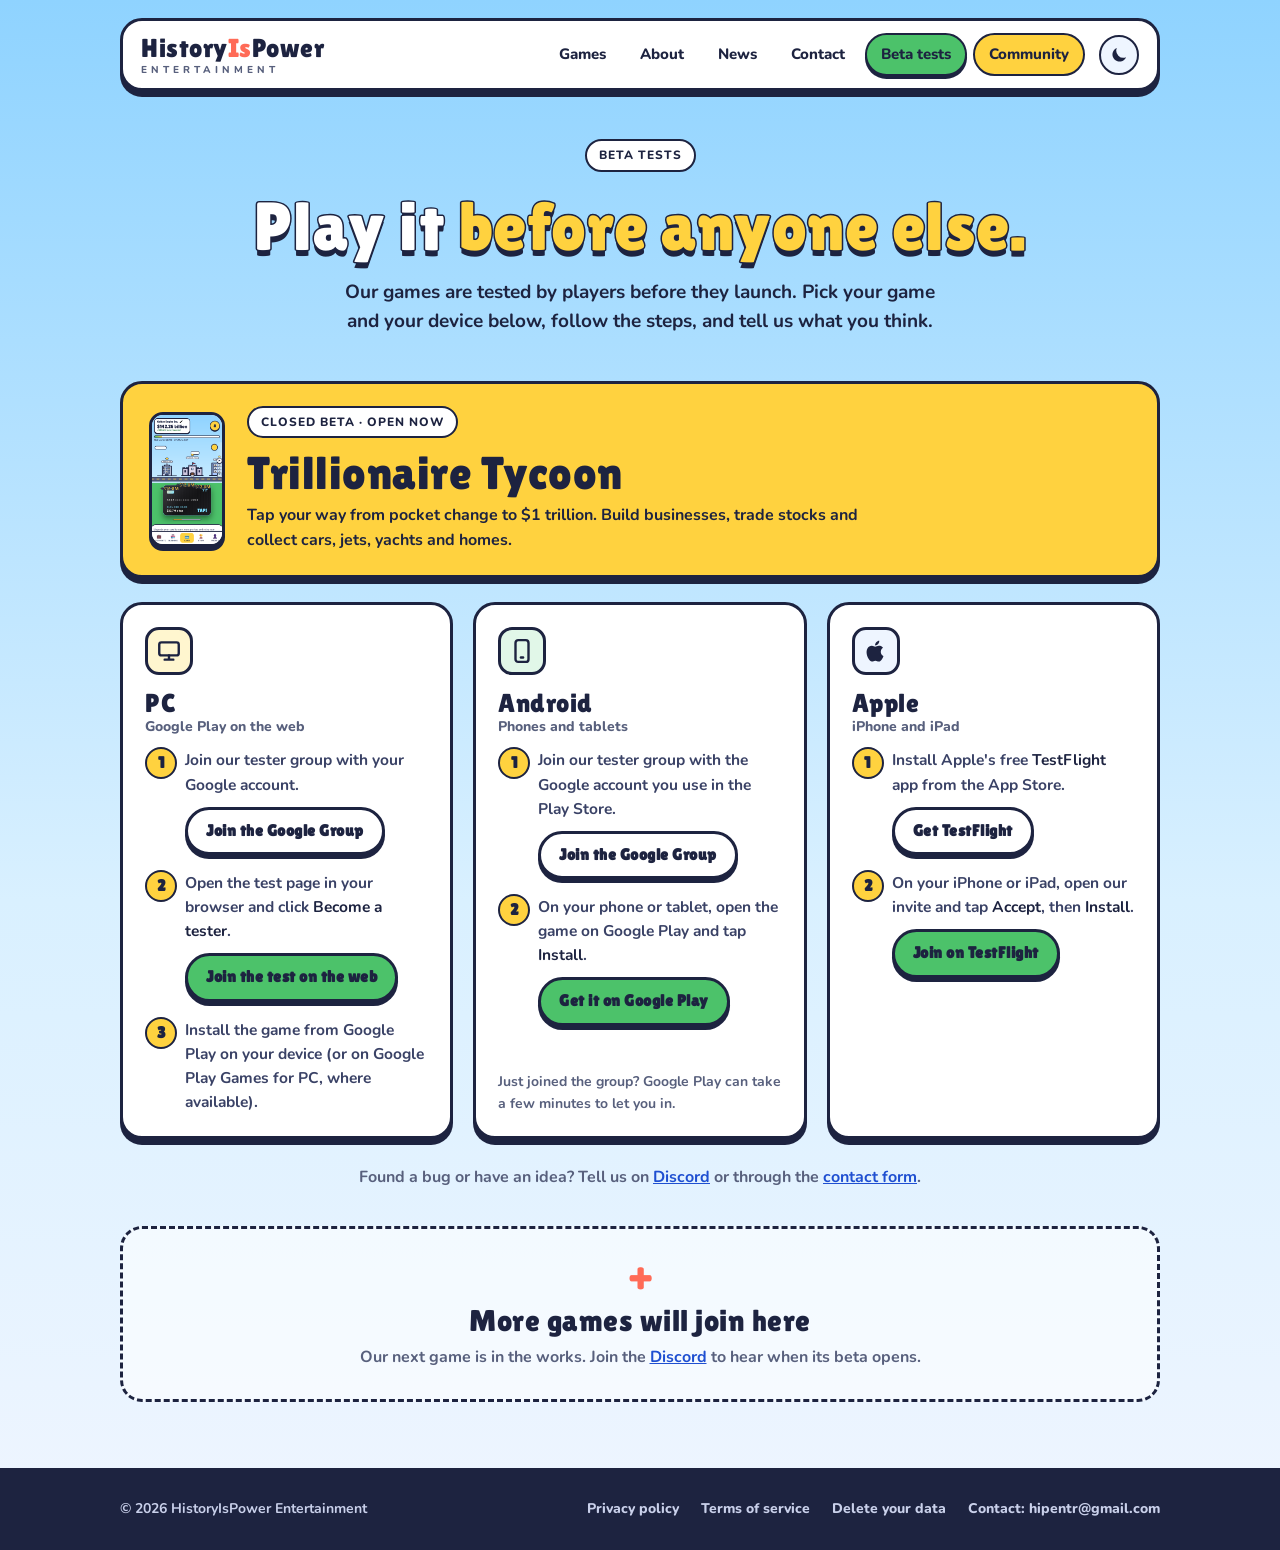
==== tests/index.html @ f9df4e6e "Add beta tests page (historyispower.com/tests) with Trillionaire Tycoon Android, web and TestFlight " ====
<!doctype html>
<html lang="en">
<head>
<meta charset="utf-8">
<meta name="viewport" content="width=device-width, initial-scale=1">
<title>Beta tests | HistoryIsPower Entertainment</title>
<meta name="description" content="Play HistoryIsPower Entertainment games before release. Join the Trillionaire Tycoon beta on Android, on the web or on iPhone and iPad through TestFlight.">
<meta property="og:type" content="website">
<meta property="og:title" content="Beta tests | HistoryIsPower Entertainment">
<meta property="og:description" content="Join the Trillionaire Tycoon beta on Android, the web or iPhone.">
<meta property="og:url" content="https://historyispower.com/tests/">
<meta property="og:image" content="https://historyispower.com/images/01-tap-to-a-trillion.png">
<link rel="canonical" href="https://historyispower.com/tests/">
<meta name="theme-color" content="#8fd3ff" media="(prefers-color-scheme: light)">
<meta name="theme-color" content="#23163f" media="(prefers-color-scheme: dark)">
<script>try{var t=localStorage.getItem('hip-theme');if(t==='light'||t==='dark')document.documentElement.setAttribute('data-theme',t)}catch(e){}</script>
<!-- This page lives in /tests/, so every site link starts with / (the top of the site). -->
<link rel="icon" href="/favicon.svg" type="image/svg+xml">
<link rel="preconnect" href="https://fonts.googleapis.com">
<link rel="preconnect" href="https://fonts.gstatic.com" crossorigin>
<link rel="stylesheet" href="https://fonts.googleapis.com/css2?family=Lilita+One&family=Nunito:wght@600;700;800&display=swap">
<link rel="stylesheet" href="/style.css">
</head>
<body>
<a class="skip" href="#trillionaire-tycoon">Skip to the tests</a>

<header class="wrap">
  <div class="nav panel">
    <a class="brand" href="/" aria-label="HistoryIsPower Entertainment, home">
      <b>History<i>Is</i>Power</b>
      <small>ENTERTAINMENT</small>
    </a>
    <nav class="links" id="links" aria-label="Main">
      <a href="/#games">Games</a>
      <a href="/#about">About</a>
      <a href="/#news">News</a>
      <a href="/#contact">Contact</a>
      <a class="pill test" href="/tests/" aria-current="page">Beta tests</a>
      <a class="pill" href="/#community">Community</a>
    </nav>
    <div class="nav-tools">
      <button class="theme-btn" type="button" aria-label="Switch to dark mode" title="Light / dark mode">
        <svg class="ico-moon" viewBox="0 0 24 24" fill="currentColor" aria-hidden="true"><path d="M20.5 14.6A8.5 8.5 0 0 1 9.4 3.5a8.5 8.5 0 1 0 11.1 11.1z"/></svg>
        <svg class="ico-sun" viewBox="0 0 24 24" fill="none" stroke="currentColor" stroke-width="2.4" stroke-linecap="round" aria-hidden="true"><circle cx="12" cy="12" r="4.6" fill="currentColor" stroke="none"/><path d="M12 1.8v2.6M12 19.6v2.6M1.8 12h2.6M19.6 12h2.6M4.8 4.8l1.8 1.8M17.4 17.4l1.8 1.8M4.8 19.2l1.8-1.8M17.4 6.6l1.8-1.8"/></svg>
      </button>
      <button class="menu-btn" type="button" aria-expanded="false" aria-controls="links">Menu</button>
    </div>
  </div>
</header>

<main>
  <div class="wrap">
    <div class="hero small">
      <span class="tag eyebrow">Beta tests</span>
      <h1>Play it <em>before anyone else.</em></h1>
      <p class="lede">Our games are tested by players before they launch. Pick your game and your device below, follow the steps, and tell us what you think.</p>
    </div>
  </div>

  <!-- GAMES: one <section class="test-game"> per game. To add a game, copy the Trillionaire Tycoon section,
       give it its own id, name and links, and put it above the "More games" card. -->

  <!-- ============ Trillionaire Tycoon ============ -->
  <section class="test-game" id="trillionaire-tycoon">
    <div class="wrap">
      <div class="game-head panel">
        <img src="/images/01-tap-to-a-trillion.png" width="1080" height="1920" alt="">
        <div>
          <span class="tag">Closed beta &middot; open now</span>
          <h2>Trillionaire Tycoon</h2>
          <p>Tap your way from pocket change to $1 trillion. Build businesses, trade stocks and collect cars, jets, yachts and homes.</p>
        </div>
      </div>

      <!-- TT LINKS
           Google Group (Android + web testers join it first): hip-entertainmentgaming-testers@googlegroups.com
           Play "Join on Android": https://play.google.com/store/apps/details?id=com.trillionairetycoon.game
           Play "Join on the web": https://play.google.com/apps/testing/com.trillionairetycoon.game
           TestFlight public link: https://testflight.apple.com/join/8pnjE2fB -->
      <div class="platforms">
        <article class="platform panel">
          <span class="plat-ico" aria-hidden="true">
            <svg viewBox="0 0 24 24" fill="none" stroke="currentColor" stroke-width="2.2" stroke-linecap="round" stroke-linejoin="round"><rect x="3" y="4" width="18" height="12" rx="2"/><path d="M8 20h8M12 16v4"/></svg>
          </span>
          <h3>PC <small>Google Play on the web</small></h3>
          <ol class="steps">
            <li>Join our tester group with your Google account.
              <a class="btn white sm" href="https://groups.google.com/g/hip-entertainmentgaming-testers" target="_blank" rel="noopener">Join the Google Group</a></li>
            <li>Open the test page in your browser and click <b>Become a tester</b>.
              <a class="btn go sm" href="https://play.google.com/apps/testing/com.trillionairetycoon.game" target="_blank" rel="noopener">Join the test on the web</a></li>
            <li>Install the game from Google Play on your device (or on Google Play Games for PC, where available).</li>
          </ol>
        </article>

        <article class="platform panel">
          <span class="plat-ico" aria-hidden="true">
            <svg viewBox="0 0 24 24" fill="none" stroke="currentColor" stroke-width="2.2" stroke-linecap="round" stroke-linejoin="round"><rect x="6" y="2" width="12" height="20" rx="2.5"/><path d="M11 18h2"/></svg>
          </span>
          <h3>Android <small>Phones and tablets</small></h3>
          <ol class="steps">
            <li>Join our tester group with the Google account you use in the Play Store.
              <a class="btn white sm" href="https://groups.google.com/g/hip-entertainmentgaming-testers" target="_blank" rel="noopener">Join the Google Group</a></li>
            <li>On your phone or tablet, open the game on Google Play and tap <b>Install</b>.
              <a class="btn go sm" href="https://play.google.com/store/apps/details?id=com.trillionairetycoon.game" target="_blank" rel="noopener">Get it on Google Play</a></li>
          </ol>
          <p class="note">Just joined the group? Google Play can take a few minutes to let you in.</p>
        </article>

        <article class="platform panel">
          <span class="plat-ico" aria-hidden="true">
            <svg viewBox="0 0 24 24" fill="currentColor"><path d="M16.4 12.6c0-2.4 2-3.6 2.1-3.6-1.1-1.7-2.9-1.9-3.5-1.9-1.5-.2-2.9.9-3.7.9-.8 0-1.9-.9-3.2-.8-1.6 0-3.1 1-4 2.4-1.7 3-.4 7.3 1.2 9.7.8 1.2 1.8 2.5 3 2.4 1.2 0 1.7-.8 3.1-.8 1.5 0 1.9.8 3.2.8 1.3 0 2.2-1.2 3-2.4.9-1.4 1.3-2.7 1.3-2.8-.1 0-2.5-1-2.5-3.9zM14 5.5c.7-.8 1.1-1.9 1-3-1 0-2.1.6-2.8 1.4-.6.7-1.2 1.8-1 2.9 1 .1 2.1-.5 2.8-1.3z"/></svg>
          </span>
          <h3>Apple <small>iPhone and iPad</small></h3>
          <ol class="steps">
            <li>Install Apple's free <b>TestFlight</b> app from the App Store.
              <a class="btn white sm" href="https://apps.apple.com/app/testflight/id899247664" target="_blank" rel="noopener">Get TestFlight</a></li>
            <li>On your iPhone or iPad, open our invite and tap <b>Accept</b>, then <b>Install</b>.
              <a class="btn go sm" href="https://testflight.apple.com/join/8pnjE2fB" target="_blank" rel="noopener">Join on TestFlight</a></li>
          </ol>
        </article>
      </div>

      <p class="test-help">Found a bug or have an idea? Tell us on <a href="https://discord.gg/aH7xmwZUJ" target="_blank" rel="noopener">Discord</a> or through the <a href="/#contact">contact form</a>.</p>
    </div>
  </section>

  <!-- ============ next games go here ============ -->
  <section class="test-game">
    <div class="wrap">
      <div class="card more panel">
        <div class="plus" aria-hidden="true">+</div>
        <h3>More games will join here</h3>
        <p>Our next game is in the works. Join the <a href="https://discord.gg/aH7xmwZUJ" target="_blank" rel="noopener">Discord</a> to hear when its beta opens.</p>
      </div>
    </div>
  </section>
</main>

<footer>
  <div class="wrap foot">
    <div>&copy; 2026 HistoryIsPower Entertainment</div>
    <nav aria-label="Footer">
      <a href="/privacy-policy.html">Privacy policy</a>
      <a href="/terms-of-service.html">Terms of service</a>
      <a href="/delete-data.html">Delete your data</a>
      <a href="mailto:hipentr@gmail.com">Contact: hipentr@gmail.com</a>
    </nav>
  </div>
</footer>

<script src="/script.js"></script>
</body>
</html>
---- style.css ----
/* HistoryIsPower Entertainment: studio website (style B, Arcade).
   Colours and fonts match Trillionaire Tycoon (see the game's style.css).

   Themes: light is the default. Dark follows the visitor's device setting, unless they picked a theme with the
   sun/moon button (script.js saves it and sets <html data-theme="light|dark"> before the first paint).
   Only the tokens below change between themes. --ink stays dark navy in both: it is the text on the bright
   yellow, green and coral fills. Outlines use --edge, normal text uses --text. */

:root {
  --sky: #8fd3ff; --sky-2: #d9f0ff; --sun: #ffd23f; --go: #4cc26a; --coral: #ff6b57; --blue: #5a8dff;
  --ink: #1d2340; --paper: #ffffff; --soft: #eef5ff; --muted: #58607d; --cream: #fff6cf; --mint: #e1f7e8;
  --copy: #3a4266;
  --text: var(--ink);          /* normal text */
  --edge: var(--ink);          /* chunky outlines and drop shadows */
  --link: #1f4fd1;
  --rule: #c9d0ea;             /* thin table lines */
  --page-end: #eef5ff;         /* page colour below the sky */
  --more-bg: rgba(255, 255, 255, .55);
  --err-bg: #ffe3de;
  --foot-bg: var(--ink);
  --stars: linear-gradient(transparent, transparent);
  --display: "Lilita One", "Arial Rounded MT Bold", "Trebuchet MS", sans-serif;
  --body: "Nunito", "Segoe UI", system-ui, sans-serif;
}

/* Dark: the game's "Dusk Navy". Purple dusk sky with stars at the top of the page, plain dark navy behind the
   content. The same token block is written twice: once for "device is dark and no choice saved", once for
   "dark chosen with the button". */
@media (prefers-color-scheme: dark) {
  :root:not([data-theme="light"]) {
    color-scheme: dark;
    --sky: #23163f; --sky-2: #3d2766; --coral: #ff7a68; --blue: #4f7ef0;
    --paper: #18203f; --soft: #222c55; --muted: #a5aed0; --cream: #2e2d52; --mint: #1d3d3a; --copy: #c9d0ea;
    --text: #eef2ff; --edge: #070b1c; --link: #9dbcff; --rule: #3b4782; --page-end: #11172f;
    --more-bg: rgba(24, 32, 63, .6); --err-bg: #4a2230; --foot-bg: #0a0f22;
    --stars: radial-gradient(1.5px 1.5px at 15% 18%, #fff 50%, transparent 51%), radial-gradient(1px 1px at 55% 10%, #fff 50%, transparent 51%),
      radial-gradient(1px 1px at 75% 30%, #fff 50%, transparent 51%), radial-gradient(1.5px 1.5px at 40% 38%, #e9dcff 50%, transparent 51%),
      radial-gradient(1px 1px at 88% 8%, #fff 50%, transparent 51%), radial-gradient(1px 1px at 28% 46%, #e9dcff 50%, transparent 51%),
      radial-gradient(1.5px 1.5px at 65% 52%, #fff 50%, transparent 51%), radial-gradient(1px 1px at 8% 60%, #e9dcff 50%, transparent 51%);
  }
}
:root[data-theme="dark"] {
  color-scheme: dark;
  --sky: #23163f; --sky-2: #3d2766; --coral: #ff7a68; --blue: #4f7ef0;
  --paper: #18203f; --soft: #222c55; --muted: #a5aed0; --cream: #2e2d52; --mint: #1d3d3a; --copy: #c9d0ea;
  --text: #eef2ff; --edge: #070b1c; --link: #9dbcff; --rule: #3b4782; --page-end: #11172f;
  --more-bg: rgba(24, 32, 63, .6); --err-bg: #4a2230; --foot-bg: #0a0f22;
  --stars: radial-gradient(1.5px 1.5px at 15% 18%, #fff 50%, transparent 51%), radial-gradient(1px 1px at 55% 10%, #fff 50%, transparent 51%),
    radial-gradient(1px 1px at 75% 30%, #fff 50%, transparent 51%), radial-gradient(1.5px 1.5px at 40% 38%, #e9dcff 50%, transparent 51%),
    radial-gradient(1px 1px at 88% 8%, #fff 50%, transparent 51%), radial-gradient(1px 1px at 28% 46%, #e9dcff 50%, transparent 51%),
    radial-gradient(1.5px 1.5px at 65% 52%, #fff 50%, transparent 51%), radial-gradient(1px 1px at 8% 60%, #e9dcff 50%, transparent 51%);
}

* { box-sizing: border-box; }
html { scroll-behavior: smooth; background: var(--page-end); }
body { margin: 0; font-family: var(--body); font-weight: 700; color: var(--text); line-height: 1.55; min-height: 100vh; display: flex; flex-direction: column;
       background: var(--stars), linear-gradient(var(--sky) 0, var(--sky-2) 900px, var(--page-end) 1500px) var(--page-end);
       background-size: 100% 800px, auto; background-repeat: no-repeat, no-repeat; }
main { flex: 1; }
img { max-width: 100%; height: auto; display: block; }
a { color: inherit; }
:focus-visible { outline: 3px solid var(--blue); outline-offset: 3px; border-radius: 6px; }
.wrap { width: 100%; max-width: 1080px; margin: 0 auto; padding: 0 20px; }
.skip { position: absolute; left: -9999px; top: 8px; background: var(--paper); border: 3px solid var(--edge); border-radius: 999px; padding: 8px 16px; font-weight: 800; z-index: 10; }
.skip:focus { left: 12px; }

/* ---------- shared chunky pieces ---------- */
.panel { background: var(--paper); border: 3px solid var(--edge); border-radius: 22px; box-shadow: 0 6px 0 var(--edge); }
.btn { display: inline-block; text-decoration: none; font-family: var(--display); font-size: 18px; letter-spacing: .5px; padding: 12px 24px;
       border: 3px solid var(--edge); border-radius: 999px; box-shadow: 0 5px 0 var(--edge); color: var(--ink); transition: transform .08s, box-shadow .08s; }
.btn:hover { transform: translateY(2px); box-shadow: 0 3px 0 var(--edge); }
.btn.go { background: var(--go); }
.btn.sun { background: var(--sun); }
.btn.white { background: var(--paper); color: var(--text); }
.tag { display: inline-block; font-size: 12px; font-weight: 800; letter-spacing: 1px; text-transform: uppercase; padding: 5px 12px; border-radius: 999px; border: 2px solid var(--edge); }

/* ---------- nav ---------- */
.nav { margin-top: 18px; padding: 12px 18px; display: flex; align-items: center; gap: 14px; }
.brand { text-decoration: none; display: inline-flex; flex-direction: column; line-height: 1; margin-right: auto; }
.brand b { font-family: var(--display); font-weight: 400; font-size: 26px; letter-spacing: .5px; }
.brand b i { font-style: normal; color: var(--coral); }
.brand small { font-size: 10px; font-weight: 800; letter-spacing: 4px; color: var(--muted); margin-top: 4px; }
.links { display: flex; gap: 6px; align-items: center; }
.links a { text-decoration: none; font-weight: 800; font-size: 15px; padding: 8px 14px; border-radius: 999px; }
.links a:hover { background: var(--soft); }
.links a.pill { background: var(--sun); border: 2px solid var(--edge); color: var(--ink); }
.nav-tools { display: flex; gap: 8px; align-items: center; }
.menu-btn { display: none; background: var(--sun); border: 2px solid var(--edge); border-radius: 999px; padding: 7px 14px; font: 800 14px var(--body); color: var(--ink); cursor: pointer; }

/* sun/moon button: shows the moon in light mode (= "go dark") and the sun in dark mode */
.theme-btn { width: 40px; height: 40px; display: inline-grid; place-items: center; padding: 0; cursor: pointer; border-radius: 999px;
             background: var(--soft); border: 2px solid var(--edge); color: var(--text); transition: transform .08s; }
.theme-btn:hover { transform: rotate(-12deg); }
.theme-btn svg { width: 20px; height: 20px; }
.theme-btn .ico-sun { display: none; }
@media (prefers-color-scheme: dark) {
  :root:not([data-theme="light"]) .theme-btn .ico-sun { display: block; }
  :root:not([data-theme="light"]) .theme-btn .ico-moon { display: none; }
}
:root[data-theme="dark"] .theme-btn .ico-sun { display: block; }
:root[data-theme="dark"] .theme-btn .ico-moon { display: none; }

/* ---------- hero ---------- */
.hero { text-align: center; padding: 64px 0 40px; }
.eyebrow { background: var(--paper); }
.hero h1 { font-family: var(--display); font-weight: 400; font-size: clamp(42px, 7vw, 84px); line-height: 1; margin: 20px auto 18px; max-width: 860px; letter-spacing: .5px;
           color: #fff; -webkit-text-stroke: 3px var(--edge); paint-order: stroke fill; text-shadow: 0 6px 0 var(--edge); }
.hero h1 em { font-style: normal; color: var(--sun); }
.lede { font-size: 19px; max-width: 620px; margin: 0 auto 28px; }
.btns { display: flex; gap: 14px; flex-wrap: wrap; justify-content: center; }

.fan { position: relative; display: flex; justify-content: center; align-items: flex-end; margin: 56px auto 0; max-width: 640px; }
.fan img { width: 30%; aspect-ratio: 9 / 16; object-fit: cover; object-position: top; background: #fff; border: 4px solid var(--edge); border-radius: 22px; box-shadow: 0 8px 0 var(--edge); }
.fan img:nth-child(1) { transform: rotate(-8deg) translate(14%, 6%); }
.fan img:nth-child(2) { width: 36%; position: relative; z-index: 2; }
.fan img:nth-child(3) { transform: rotate(8deg) translate(-14%, 6%); }
.fan .burst { position: absolute; z-index: 3; right: 2%; top: -22px; transform: rotate(10deg); background: var(--coral); color: #fff; font-family: var(--display); font-size: 20px;
              padding: 10px 18px; border: 3px solid var(--edge); border-radius: 999px; box-shadow: 0 5px 0 var(--edge); text-align: center; line-height: 1.05; }
.fan .burst small { display: block; font-family: var(--body); font-weight: 800; font-size: 11px; letter-spacing: 1px; text-transform: uppercase; }

/* ---------- sections ---------- */
section { padding: 64px 0; scroll-margin-top: 8px; }
.sec-head { text-align: center; margin-bottom: 30px; }
h2 { font-family: var(--display); font-weight: 400; font-size: clamp(30px, 4.4vw, 46px); line-height: 1.1; margin: 0 0 4px; letter-spacing: .5px; }
.sec-head p { margin: 0; color: var(--muted); font-size: 16px; }

/* ---------- games ---------- */
.games { display: grid; grid-template-columns: repeat(2, 1fr); gap: 24px; }
.card { padding: 24px; display: flex; flex-direction: column; }
.card h3 { font-family: var(--display); font-weight: 400; font-size: 30px; line-height: 1.05; margin: 12px 0 8px; letter-spacing: .5px; }
.card p { margin: 0; font-size: 16px; }
.card .tag { align-self: flex-start; }

/* the yellow Trillionaire Tycoon card stays bright in both themes */
.card.tt { grid-column: 1 / -1; display: grid; grid-template-columns: 1fr 1fr; gap: 28px; align-items: center; background: var(--sun); color: var(--ink); }
.card.tt .tag { background: #fff; }
.card.tt h3 { font-size: clamp(36px, 5vw, 54px); }
.shots { display: grid; grid-template-columns: repeat(3, 1fr); gap: 10px; }
.shots img { width: 100%; aspect-ratio: 9 / 16; object-fit: cover; object-position: top; border-radius: 14px; border: 3px solid var(--edge); box-shadow: 0 4px 0 var(--edge); background: #fff; }
.stores { display: flex; gap: 10px; flex-wrap: wrap; margin-top: 20px; }
.store { display: inline-flex; flex-direction: column; line-height: 1.15; background: var(--ink); color: #fff; border-radius: 14px; padding: 9px 18px; text-decoration: none; }
.store small { font-size: 10px; font-weight: 800; letter-spacing: 1px; text-transform: uppercase; opacity: .8; }
.store b { font-size: 16px; font-weight: 800; }

.card.next { background: var(--blue); color: #fff; position: relative; overflow: hidden; min-height: 210px; }
.card.next::after { content: "?"; position: absolute; right: 18px; bottom: -30px; font-family: var(--display); font-size: 170px; line-height: 1; color: rgba(255,255,255,.22); }
.card.next .tag { background: #fff; color: var(--ink); }
.card.next h3 small { display: block; font-family: var(--body); font-size: 14px; font-weight: 800; opacity: .85; margin-top: 4px; letter-spacing: 0; }
.card.next p { max-width: 80%; }

.card.more { background: var(--more-bg); border-style: dashed; box-shadow: none; align-items: center; justify-content: center; text-align: center; min-height: 210px; color: var(--muted); }
.card.more h3 { color: var(--text); margin-top: 0; }
.card.more .plus { font-family: var(--display); font-size: 40px; line-height: 1; color: var(--coral); margin-bottom: 6px; }

/* ---------- about ---------- */
.about { padding: 34px; display: grid; grid-template-columns: 1.25fr .75fr; gap: 36px; align-items: center; }
.about p { margin: 0 0 14px; font-size: 16.5px; color: var(--copy); }
.about p:first-of-type { margin-top: 14px; }
.facts { display: grid; gap: 14px; }
.fact { border: 3px solid var(--edge); border-radius: 18px; padding: 14px 18px; display: flex; gap: 16px; align-items: center; box-shadow: 0 4px 0 var(--edge); }
.fact:nth-child(1) { background: var(--cream); }
.fact:nth-child(2) { background: var(--mint); }
.fact:nth-child(3) { background: var(--soft); }
.fact b { font-family: var(--display); font-weight: 400; font-size: 38px; line-height: 1; min-width: 36px; text-align: center; }
.fact span { font-size: 15px; font-weight: 800; }

/* ---------- news ---------- */
.news { display: grid; grid-template-columns: repeat(3, 1fr); gap: 20px; }
.item { padding: 22px; }
.item .meta { display: flex; align-items: center; gap: 8px; flex-wrap: wrap; font-size: 13px; color: var(--muted); font-weight: 800; }
.item .meta b { background: var(--sun); color: var(--ink); border: 2px solid var(--edge); border-radius: 999px; padding: 3px 10px; font-size: 12px; }
.item h3 { font-family: var(--display); font-weight: 400; font-size: 22px; line-height: 1.15; margin: 14px 0 8px; letter-spacing: .3px; }
.item p { margin: 0; font-size: 15px; color: var(--copy); }

/* ---------- community ---------- */
#community { padding-top: 0; }
.band { background: var(--coral); color: #fff; padding: 40px; display: flex; align-items: center; justify-content: space-between; gap: 24px; flex-wrap: wrap; }
.band h2 { color: #fff; text-shadow: 0 3px 0 var(--ink); }
.band p { margin: 6px 0 0; max-width: 520px; font-size: 17px; }

/* ---------- contact form ---------- */
#contact { padding-top: 0; }
.contact { max-width: 760px; margin: 0 auto; padding: 28px; display: grid; grid-template-columns: 1fr 1fr; gap: 18px 20px; }
.contact .wide { grid-column: 1 / -1; }
.field { display: flex; flex-direction: column; gap: 6px; }
.field label { font-weight: 800; font-size: 15px; }
.field input, .field select, .field textarea { font: 700 16px var(--body); color: var(--text); background-color: var(--soft); border: 3px solid var(--edge); border-radius: 14px;
  padding: 11px 14px; width: 100%; }
.field textarea { resize: vertical; min-height: 140px; line-height: 1.5; }
.field select { appearance: none; cursor: pointer;
  background-image: linear-gradient(45deg, transparent 50%, var(--text) 50%), linear-gradient(135deg, var(--text) 50%, transparent 50%);
  background-position: calc(100% - 22px) 52%, calc(100% - 15px) 52%; background-size: 7px 7px; background-repeat: no-repeat; padding-right: 40px; }
.field input:focus, .field select:focus, .field textarea:focus { outline: none; background-color: var(--paper); box-shadow: 0 0 0 3px var(--blue); }
.field input:user-invalid, .field textarea:user-invalid { border-color: var(--coral); }
.form-foot { display: flex; align-items: center; justify-content: space-between; gap: 14px 20px; flex-wrap: wrap; }
.fine { margin: 0; font-size: 14px; color: var(--muted); max-width: 420px; }
.fine a { color: var(--link); }
.contact button { cursor: pointer; font-family: var(--display); }
.contact button[disabled] { opacity: .6; cursor: progress; transform: none; }
.form-status { margin: 0; font-weight: 800; font-size: 15px; }
.form-status:empty { display: none; }
.form-status.is-ok { background: var(--mint); border: 3px solid var(--edge); border-radius: 14px; padding: 10px 14px; }
.form-status.is-error { background: var(--err-bg); border: 3px solid var(--edge); border-radius: 14px; padding: 10px 14px; }
.form-status a { color: var(--link); }
.hp { position: absolute; left: -9999px; width: 1px; height: 1px; opacity: 0; }

/* ---------- beta tests page (tests/index.html) ---------- */
.links a.pill.test { background: var(--go); }
.links a[aria-current="page"] { box-shadow: 0 3px 0 var(--edge); }
.hero.small { padding: 48px 0 8px; }
.hero.small h1 { font-size: clamp(38px, 6vw, 68px); }
.hero.small .lede { margin-bottom: 0; }
.test-game { padding: 36px 0; }
.test-game + .test-game { padding-top: 0; }
.game-head { background: var(--sun); color: var(--ink); padding: 22px 26px; display: flex; gap: 22px; align-items: center; }
.game-head img { width: 76px; aspect-ratio: 9 / 16; object-fit: cover; object-position: top; border: 3px solid var(--edge); border-radius: 14px; box-shadow: 0 4px 0 var(--edge); background: #fff; flex: none; }
.game-head .tag { background: #fff; }
.game-head h2 { margin: 10px 0 4px; }
.game-head p { margin: 0; font-size: 16px; max-width: 620px; }
.platforms { display: grid; grid-template-columns: repeat(3, 1fr); gap: 20px; margin-top: 24px; }
.platform { padding: 22px; display: flex; flex-direction: column; }
.plat-ico { width: 48px; height: 48px; display: grid; place-items: center; border: 3px solid var(--edge); border-radius: 14px; background: var(--soft); color: var(--text); }
.plat-ico svg { width: 26px; height: 26px; }
.platform:nth-child(1) .plat-ico { background: var(--cream); }
.platform:nth-child(2) .plat-ico { background: var(--mint); }
.platform h3 { font-family: var(--display); font-weight: 400; font-size: 26px; line-height: 1.1; margin: 14px 0 4px; letter-spacing: .5px; }
.platform h3 small { display: block; font-family: var(--body); font-size: 14px; font-weight: 800; color: var(--muted); letter-spacing: 0; margin-top: 2px; }
.steps { list-style: none; counter-reset: step; margin: 10px 0 0; padding: 0; display: grid; gap: 16px; }
.steps li { counter-increment: step; position: relative; padding-left: 40px; font-size: 15.5px; color: var(--copy); }
.steps li b { color: var(--text); }
.steps li::before { content: counter(step); position: absolute; left: 0; top: -1px; width: 28px; height: 28px; display: grid; place-items: center;
                    font-family: var(--display); font-size: 16px; color: var(--ink); background: var(--sun); border: 2px solid var(--edge); border-radius: 999px; }
.btn.sm { display: block; width: fit-content; margin-top: 10px; font-size: 16px; padding: 9px 18px; box-shadow: 0 4px 0 var(--edge); }
.btn.sm:hover { box-shadow: 0 2px 0 var(--edge); }
.note { margin: auto 0 0; padding-top: 16px; font-size: 14px; color: var(--muted); }
.test-help { text-align: center; margin: 26px 0 0; color: var(--muted); }
.test-help a, .test-game .card.more a { color: var(--link); }
.test-game .card.more { min-height: 0; padding: 30px 24px; }
.test-game .card.more p { margin: 0; }

/* ---------- 404 ---------- */
.lost { margin: 40px auto 20px; max-width: 620px; padding: 36px 30px; text-align: center; }
.lost h1 { font-family: var(--display); font-weight: 400; font-size: clamp(56px, 12vw, 96px); line-height: 1; margin: 0 0 6px; color: var(--coral); text-shadow: 0 5px 0 var(--edge); }
.lost p { margin: 0 0 22px; font-size: 17px; color: var(--copy); }

/* ---------- footer ---------- */
footer { background: var(--foot-bg); color: #c9d0ea; font-size: 14px; padding: 30px 0; margin-top: 30px; }
.foot { display: flex; justify-content: space-between; gap: 16px 20px; flex-wrap: wrap; align-items: center; }
.foot nav { display: flex; gap: 10px 22px; flex-wrap: wrap; }
.foot a { text-decoration: none; font-weight: 800; }
.foot a:hover { color: var(--sun); }

/* ---------- legal pages (privacy, terms, delete data) ---------- */
.legal { margin: 34px auto 20px; max-width: 860px; padding: 34px 40px 40px; font-weight: 600; font-size: 16px; line-height: 1.65; }
.legal h1 { font-family: var(--display); font-weight: 400; font-size: clamp(28px, 4.4vw, 40px); line-height: 1.15; letter-spacing: .5px; margin: 0 0 4px; }
.legal h2 { font-family: var(--body); font-weight: 800; font-size: 20px; letter-spacing: 0; margin: 2.2rem 0 .5rem; padding-top: 1rem; border-top: 2px solid var(--soft); }
.legal h3 { font-size: 17px; font-weight: 800; margin: 1.4rem 0 .3rem; }
.legal p, .legal li { margin: .5rem 0; color: var(--copy); }
.legal strong { color: var(--text); font-weight: 800; }
.legal ul, .legal ol { padding-left: 1.3rem; }
.legal a { color: var(--link); font-weight: 800; overflow-wrap: anywhere; }
.legal code { background: var(--soft); padding: 1px 6px; border-radius: 6px; font-size: .92em; }
.legal .meta { color: var(--muted); margin: 0 0 1.2rem; }
.legal .summary { background: var(--cream); border: 3px solid var(--edge); border-radius: 16px; padding: 4px 20px 8px; margin: 1rem 0; }
.legal table { border-collapse: collapse; width: 100%; margin: .8rem 0; font-size: 15px; }
.legal th, .legal td { text-align: left; vertical-align: top; padding: 8px 10px; border: 2px solid var(--rule); color: var(--copy); }
.legal th { background: var(--soft); color: var(--text); }
.legal .table-scroll { overflow-x: auto; }

/* ---------- phones and small tablets ---------- */
@media (max-width: 860px) {
  .menu-btn { display: block; }
  .nav { flex-wrap: wrap; }
  .links { display: none; order: 3; flex-direction: column; align-items: stretch; width: 100%; }
  .links.open { display: flex; }
  .hero { padding: 40px 0 24px; }
  .hero h1 { -webkit-text-stroke-width: 2px; text-shadow: 0 4px 0 var(--edge); }
  section { padding: 44px 0; }
  .games, .news, .platforms { grid-template-columns: 1fr; }
  .game-head { padding: 18px; gap: 16px; }
  .game-head img { width: 58px; }
  .card.tt { grid-template-columns: 1fr; }
  .about { grid-template-columns: 1fr; padding: 24px; gap: 22px; }
  .band { padding: 28px 22px; }
  .fan .burst { right: 0; font-size: 16px; padding: 8px 14px; }
  .legal { padding: 24px 20px 28px; margin-top: 24px; }
  .contact { grid-template-columns: 1fr; padding: 22px 18px; }
  .form-foot .btn { width: 100%; text-align: center; }
}

/* narrow phones: logo, sun/moon and Menu must fit on one row */
@media (max-width: 480px) {
  .nav { padding: 10px 12px; gap: 10px; }
  .brand b { font-size: 21px; }
  .brand small { font-size: 9px; letter-spacing: 3px; }
  .nav-tools { gap: 6px; }
  .theme-btn { width: 36px; height: 36px; }
  .theme-btn svg { width: 18px; height: 18px; }
}

@media (prefers-reduced-motion: reduce) {
  html { scroll-behavior: auto; }
  .btn, .theme-btn { transition: none; }
}
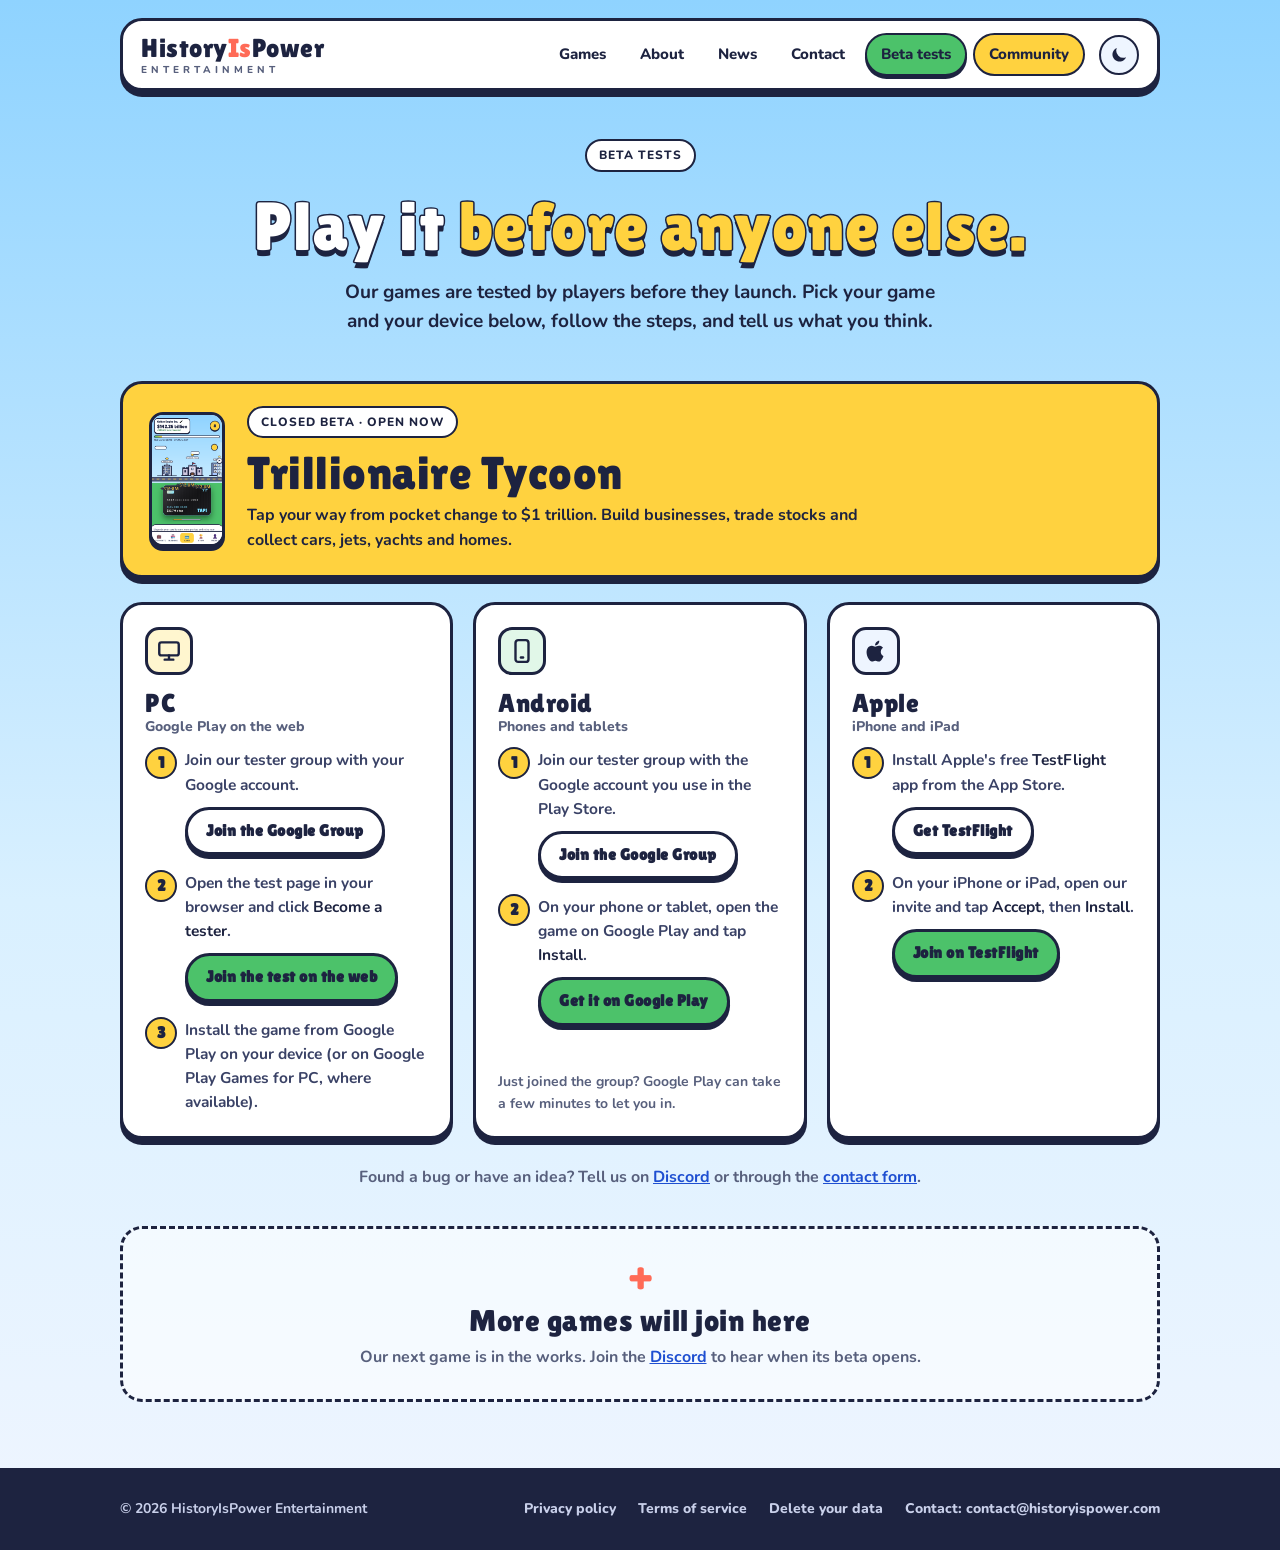
==== commit 493c56dc: "Contact: mailbox picker (support, feedback, contact); studio email addresses replace Gmail" ====
--- a/tests/index.html
+++ b/tests/index.html
@@ -120,7 +120,7 @@
         </article>
       </div>
 
-      <p class="test-help">Found a bug or have an idea? Tell us on <a href="https://discord.gg/aH7xmwZUJ" target="_blank" rel="noopener">Discord</a> or through the <a href="/#contact">contact form</a>.</p>
+      <p class="test-help">Found a bug or have an idea? Tell us on <a href="https://discord.gg/aH7xmwZUJ" target="_blank" rel="noopener">Discord</a> or through the <a href="/?to=support#contact">contact form</a>.</p>
     </div>
   </section>
 
@@ -143,7 +143,7 @@
       <a href="/privacy-policy.html">Privacy policy</a>
       <a href="/terms-of-service.html">Terms of service</a>
       <a href="/delete-data.html">Delete your data</a>
-      <a href="mailto:hipentr@gmail.com">Contact: hipentr@gmail.com</a>
+      <a href="mailto:contact@historyispower.com">Contact: contact@historyispower.com</a>
     </nav>
   </div>
 </footer>
--- a/style.css
+++ b/style.css
@@ -180,6 +180,24 @@
 
 /* ---------- contact form ---------- */
 #contact { padding-top: 0; }
+/* mailbox picker (left) + form (right) */
+.contact-wrap { max-width: 980px; margin: 0 auto; display: grid; grid-template-columns: 280px minmax(0, 1fr); gap: 24px; align-items: start; }
+.mailboxes { display: grid; gap: 12px; }
+.mailbox { display: flex; align-items: center; gap: 12px; width: 100%; text-align: left; cursor: pointer; font: inherit; color: var(--text);
+           background: var(--paper); border: 3px solid var(--edge); border-radius: 18px; padding: 12px 14px; box-shadow: 0 4px 0 var(--edge);
+           transition: transform .08s, box-shadow .08s; }
+.mailbox:hover { transform: translateY(2px); box-shadow: 0 2px 0 var(--edge); }
+.mailbox[aria-pressed="true"] { background: var(--go); color: var(--ink); }
+.mailbox b { display: block; font-family: var(--display); font-weight: 400; font-size: 19px; letter-spacing: .4px; line-height: 1.15; }
+.mailbox small { display: block; font-size: 13px; font-weight: 800; color: var(--muted); overflow-wrap: anywhere; }
+.mailbox[aria-pressed="true"] small { color: var(--ink); }
+.mb-ico { flex: none; width: 42px; height: 42px; display: grid; place-items: center; border: 2px solid var(--edge); border-radius: 12px; background: var(--soft); color: var(--text); }
+.mailbox[aria-pressed="true"] .mb-ico { background: #fff; color: var(--ink); }
+.mb-ico svg { width: 24px; height: 24px; }
+.fine.direct { max-width: none; padding: 2px 4px; }
+.sending-to { margin: 0; font-weight: 800; color: var(--muted); display: flex; flex-wrap: wrap; align-items: center; gap: 8px; }
+.to-chip { background: var(--mint); color: var(--text); border: 2px solid var(--edge); border-radius: 999px; padding: 3px 12px; font-size: 15px; overflow-wrap: anywhere; }
+.contact-wrap .contact { max-width: none; margin: 0; }
 .contact { max-width: 760px; margin: 0 auto; padding: 28px; display: grid; grid-template-columns: 1fr 1fr; gap: 18px 20px; }
 .contact .wide { grid-column: 1 / -1; }
 .field { display: flex; flex-direction: column; gap: 6px; }
@@ -285,6 +303,7 @@
   .fan .burst { right: 0; font-size: 16px; padding: 8px 14px; }
   .legal { padding: 24px 20px 28px; margin-top: 24px; }
   .contact { grid-template-columns: 1fr; padding: 22px 18px; }
+  .contact-wrap { grid-template-columns: 1fr; gap: 20px; }
   .form-foot .btn { width: 100%; text-align: center; }
 }
 
@@ -300,5 +319,5 @@
 
 @media (prefers-reduced-motion: reduce) {
   html { scroll-behavior: auto; }
-  .btn, .theme-btn { transition: none; }
-}
+  .btn, .theme-btn, .mailbox { transition: none; }
+}
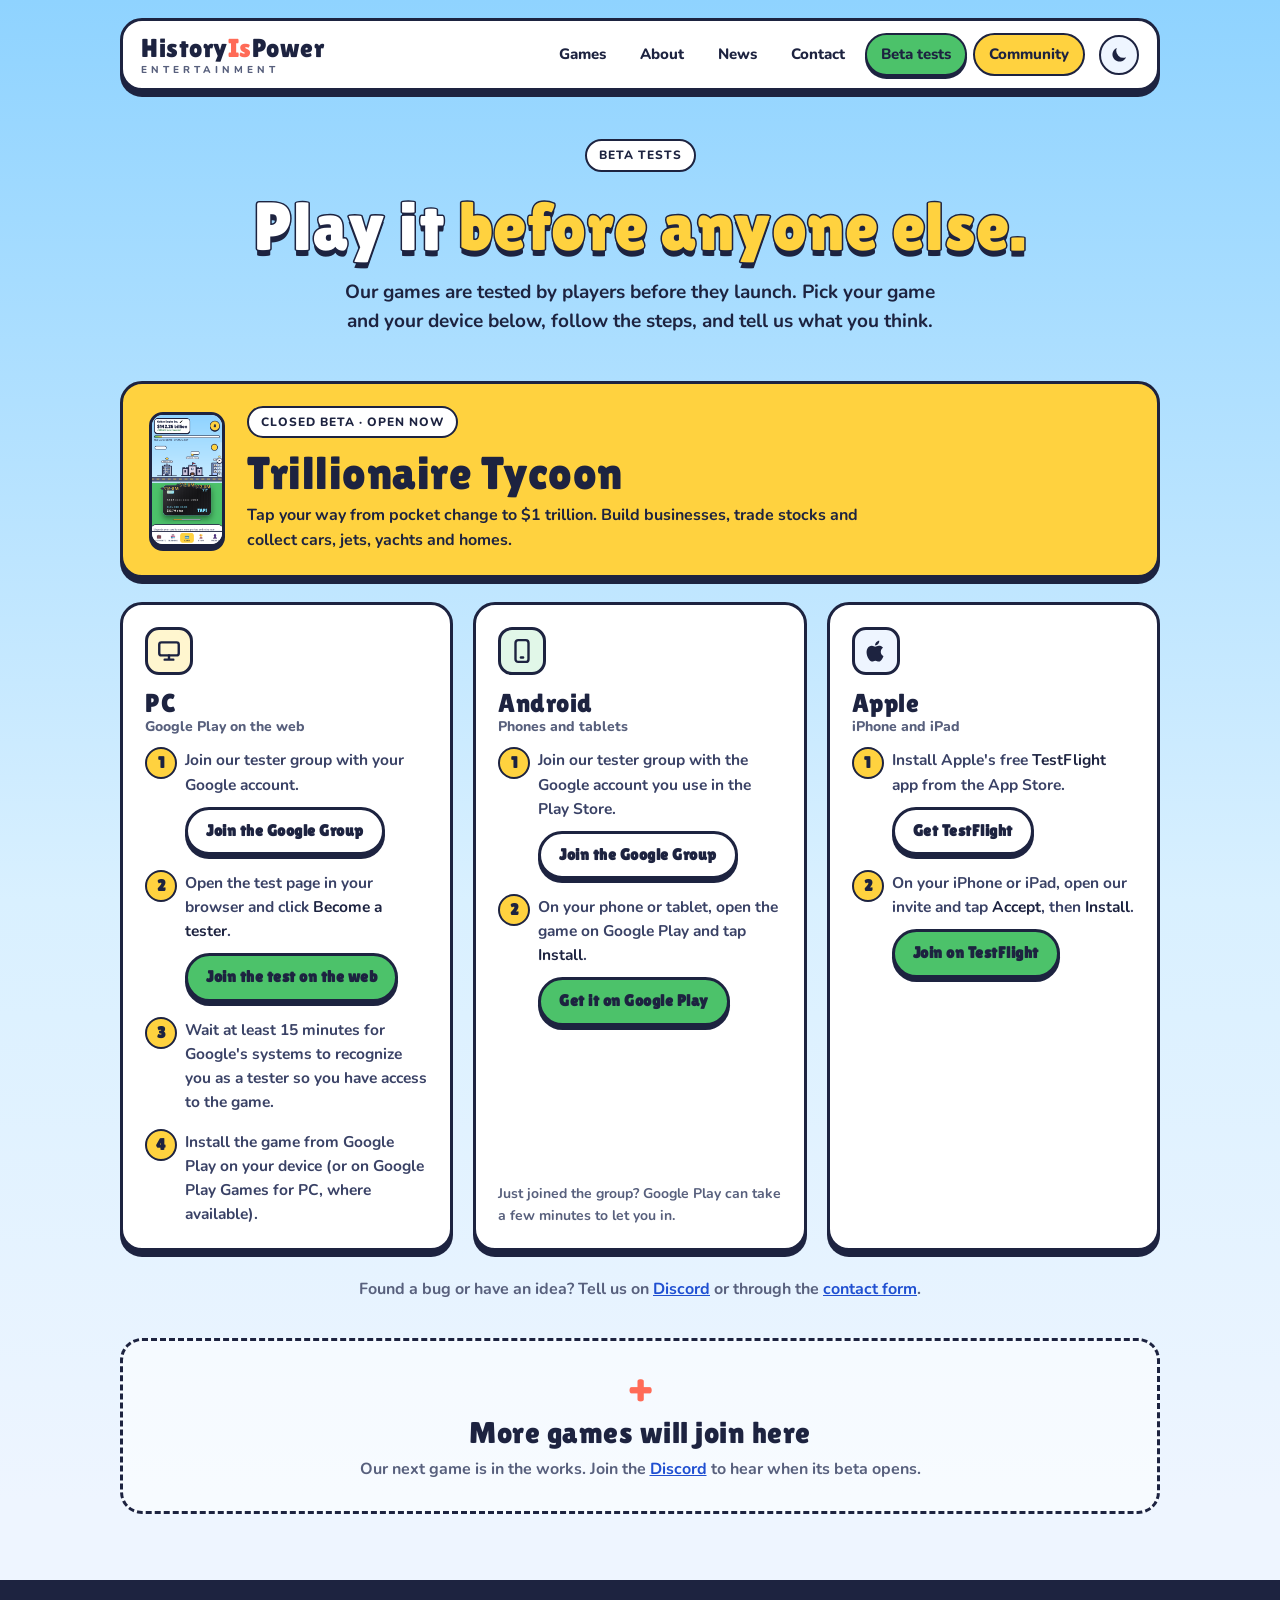
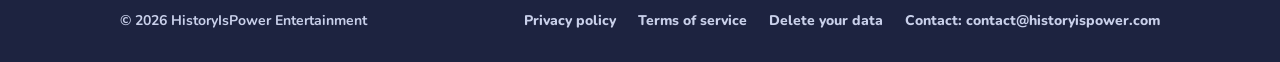
==== commit 471114d6: "Tests page: add 15-minute wait step for PC testers" ====
--- a/tests/index.html
+++ b/tests/index.html
@@ -88,6 +88,7 @@
               <a class="btn white sm" href="https://groups.google.com/g/hip-entertainmentgaming-testers" target="_blank" rel="noopener">Join the Google Group</a></li>
             <li>Open the test page in your browser and click <b>Become a tester</b>.
               <a class="btn go sm" href="https://play.google.com/apps/testing/com.trillionairetycoon.game" target="_blank" rel="noopener">Join the test on the web</a></li>
+            <li>Wait at least 15 minutes for Google's systems to recognize you as a tester so you have access to the game.</li>
             <li>Install the game from Google Play on your device (or on Google Play Games for PC, where available).</li>
           </ol>
         </article>
@@ -148,6 +149,6 @@
   </div>
 </footer>
 
-<script src="/script.js"></script>
+<script src="/script.js?v=2"></script>
 </body>
 </html>
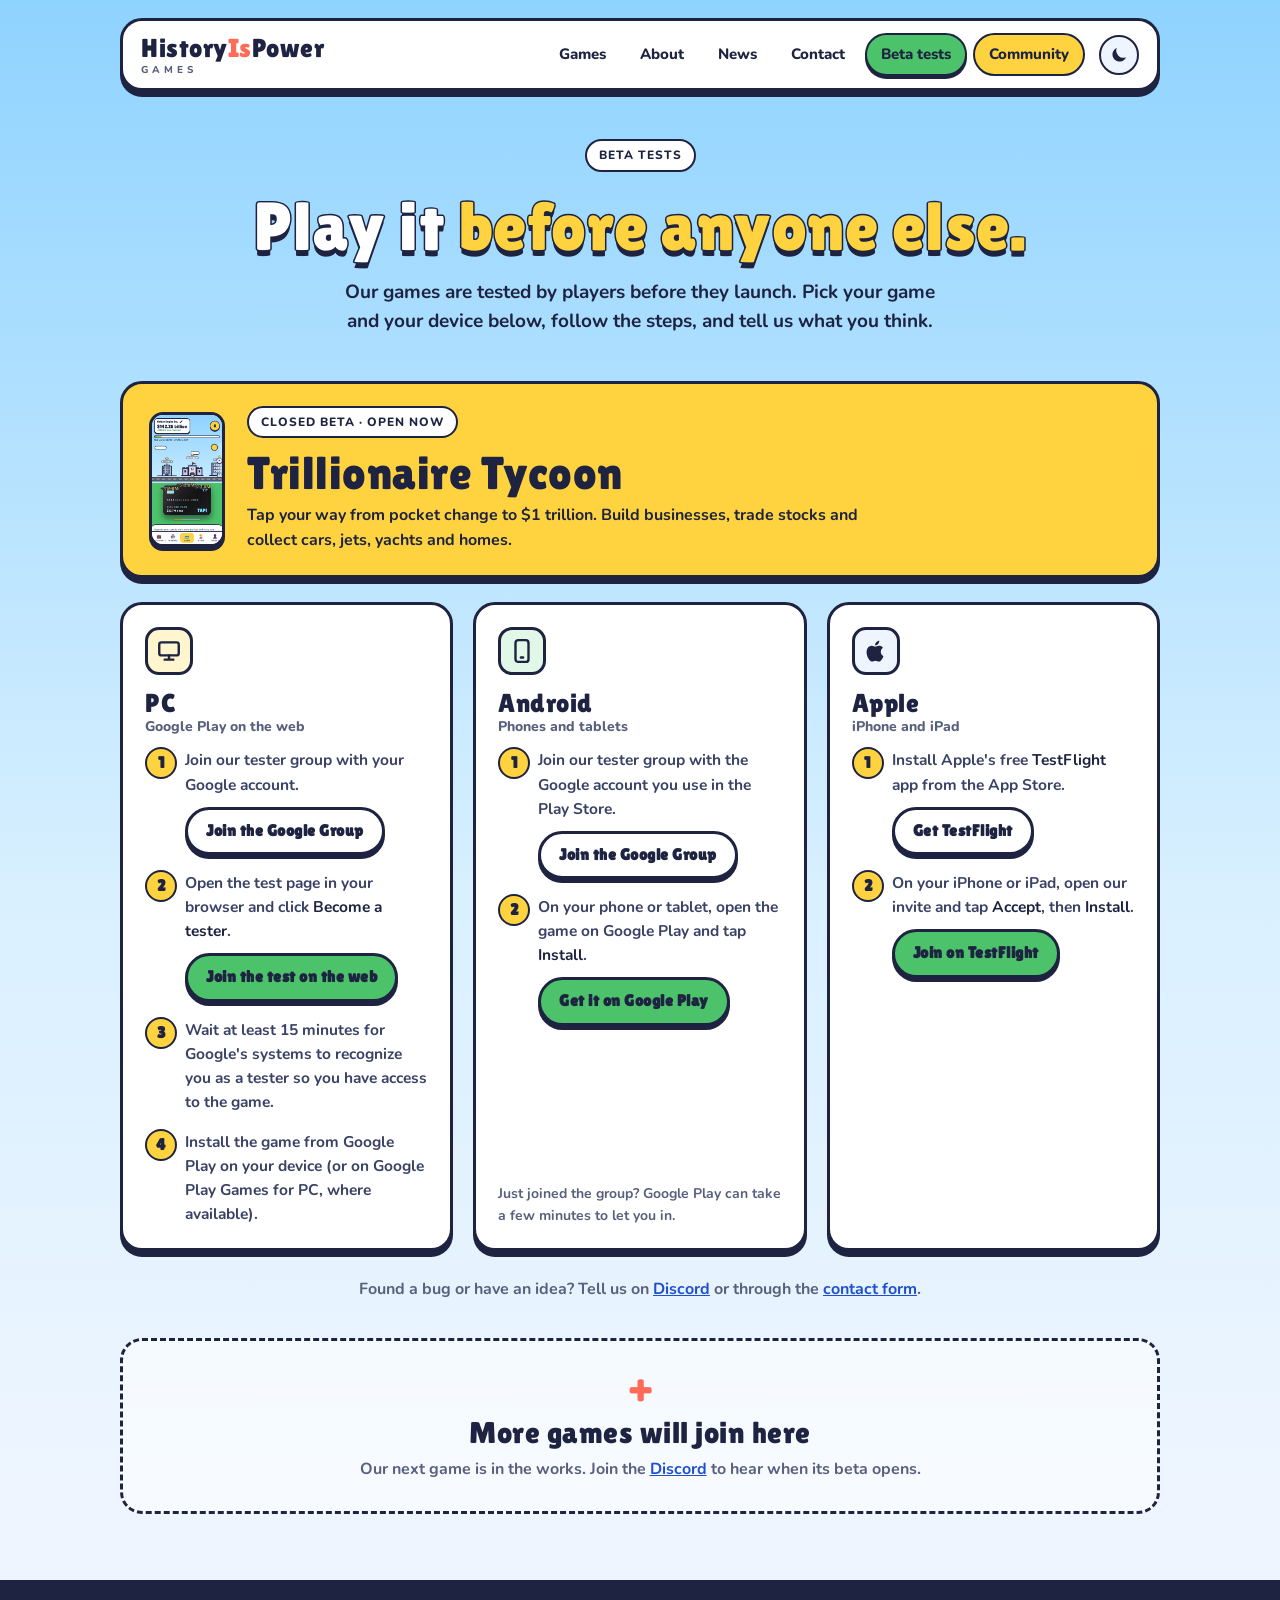
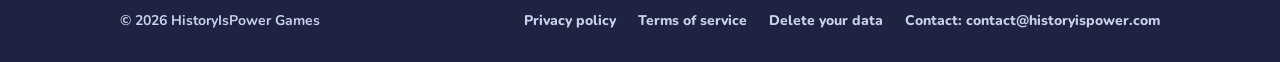
==== commit 35997f20: "Studio rename to HIP Games on the legal pages and site" ====
--- a/tests/index.html
+++ b/tests/index.html
@@ -3,10 +3,10 @@
 <head>
 <meta charset="utf-8">
 <meta name="viewport" content="width=device-width, initial-scale=1">
-<title>Beta tests | HistoryIsPower Entertainment</title>
-<meta name="description" content="Play HistoryIsPower Entertainment games before release. Join the Trillionaire Tycoon beta on Android, on the web or on iPhone and iPad through TestFlight.">
+<title>Beta tests | HistoryIsPower Games</title>
+<meta name="description" content="Play HistoryIsPower Games games before release. Join the Trillionaire Tycoon beta on Android, on the web or on iPhone and iPad through TestFlight.">
 <meta property="og:type" content="website">
-<meta property="og:title" content="Beta tests | HistoryIsPower Entertainment">
+<meta property="og:title" content="Beta tests | HistoryIsPower Games">
 <meta property="og:description" content="Join the Trillionaire Tycoon beta on Android, the web or iPhone.">
 <meta property="og:url" content="https://historyispower.com/tests/">
 <meta property="og:image" content="https://historyispower.com/images/01-tap-to-a-trillion.png">
@@ -26,9 +26,9 @@
 
 <header class="wrap">
   <div class="nav panel">
-    <a class="brand" href="/" aria-label="HistoryIsPower Entertainment, home">
+    <a class="brand" href="/" aria-label="HistoryIsPower Games, home">
       <b>History<i>Is</i>Power</b>
-      <small>ENTERTAINMENT</small>
+      <small>GAMES</small>
     </a>
     <nav class="links" id="links" aria-label="Main">
       <a href="/#games">Games</a>
@@ -73,7 +73,7 @@
       </div>
 
       <!-- TT LINKS
-           Google Group (Android + web testers join it first): hip-entertainmentgaming-testers@googlegroups.com
+           Google Group (Android + web testers join it first): hip-games-testers@googlegroups.com
            Play "Join on Android": https://play.google.com/store/apps/details?id=com.trillionairetycoon.game
            Play "Join on the web": https://play.google.com/apps/testing/com.trillionairetycoon.game
            TestFlight public link: https://testflight.apple.com/join/8pnjE2fB -->
@@ -85,7 +85,7 @@
           <h3>PC <small>Google Play on the web</small></h3>
           <ol class="steps">
             <li>Join our tester group with your Google account.
-              <a class="btn white sm" href="https://groups.google.com/g/hip-entertainmentgaming-testers" target="_blank" rel="noopener">Join the Google Group</a></li>
+              <a class="btn white sm" href="https://groups.google.com/g/hip-games-testers" target="_blank" rel="noopener">Join the Google Group</a></li>
             <li>Open the test page in your browser and click <b>Become a tester</b>.
               <a class="btn go sm" href="https://play.google.com/apps/testing/com.trillionairetycoon.game" target="_blank" rel="noopener">Join the test on the web</a></li>
             <li>Wait at least 15 minutes for Google's systems to recognize you as a tester so you have access to the game.</li>
@@ -100,7 +100,7 @@
           <h3>Android <small>Phones and tablets</small></h3>
           <ol class="steps">
             <li>Join our tester group with the Google account you use in the Play Store.
-              <a class="btn white sm" href="https://groups.google.com/g/hip-entertainmentgaming-testers" target="_blank" rel="noopener">Join the Google Group</a></li>
+              <a class="btn white sm" href="https://groups.google.com/g/hip-games-testers" target="_blank" rel="noopener">Join the Google Group</a></li>
             <li>On your phone or tablet, open the game on Google Play and tap <b>Install</b>.
               <a class="btn go sm" href="https://play.google.com/store/apps/details?id=com.trillionairetycoon.game" target="_blank" rel="noopener">Get it on Google Play</a></li>
           </ol>
@@ -139,7 +139,7 @@
 
 <footer>
   <div class="wrap foot">
-    <div>&copy; 2026 HistoryIsPower Entertainment</div>
+    <div>&copy; 2026 HistoryIsPower Games</div>
     <nav aria-label="Footer">
       <a href="/privacy-policy.html">Privacy policy</a>
       <a href="/terms-of-service.html">Terms of service</a>
--- a/style.css
+++ b/style.css
@@ -1,4 +1,4 @@
-/* HistoryIsPower Entertainment: studio website (style B, Arcade).
+/* HistoryIsPower Games: studio website (style B, Arcade).
    Colours and fonts match Trillionaire Tycoon (see the game's style.css).
 
    Themes: light is the default. Dark follows the visitor's device setting, unless they picked a theme with the
